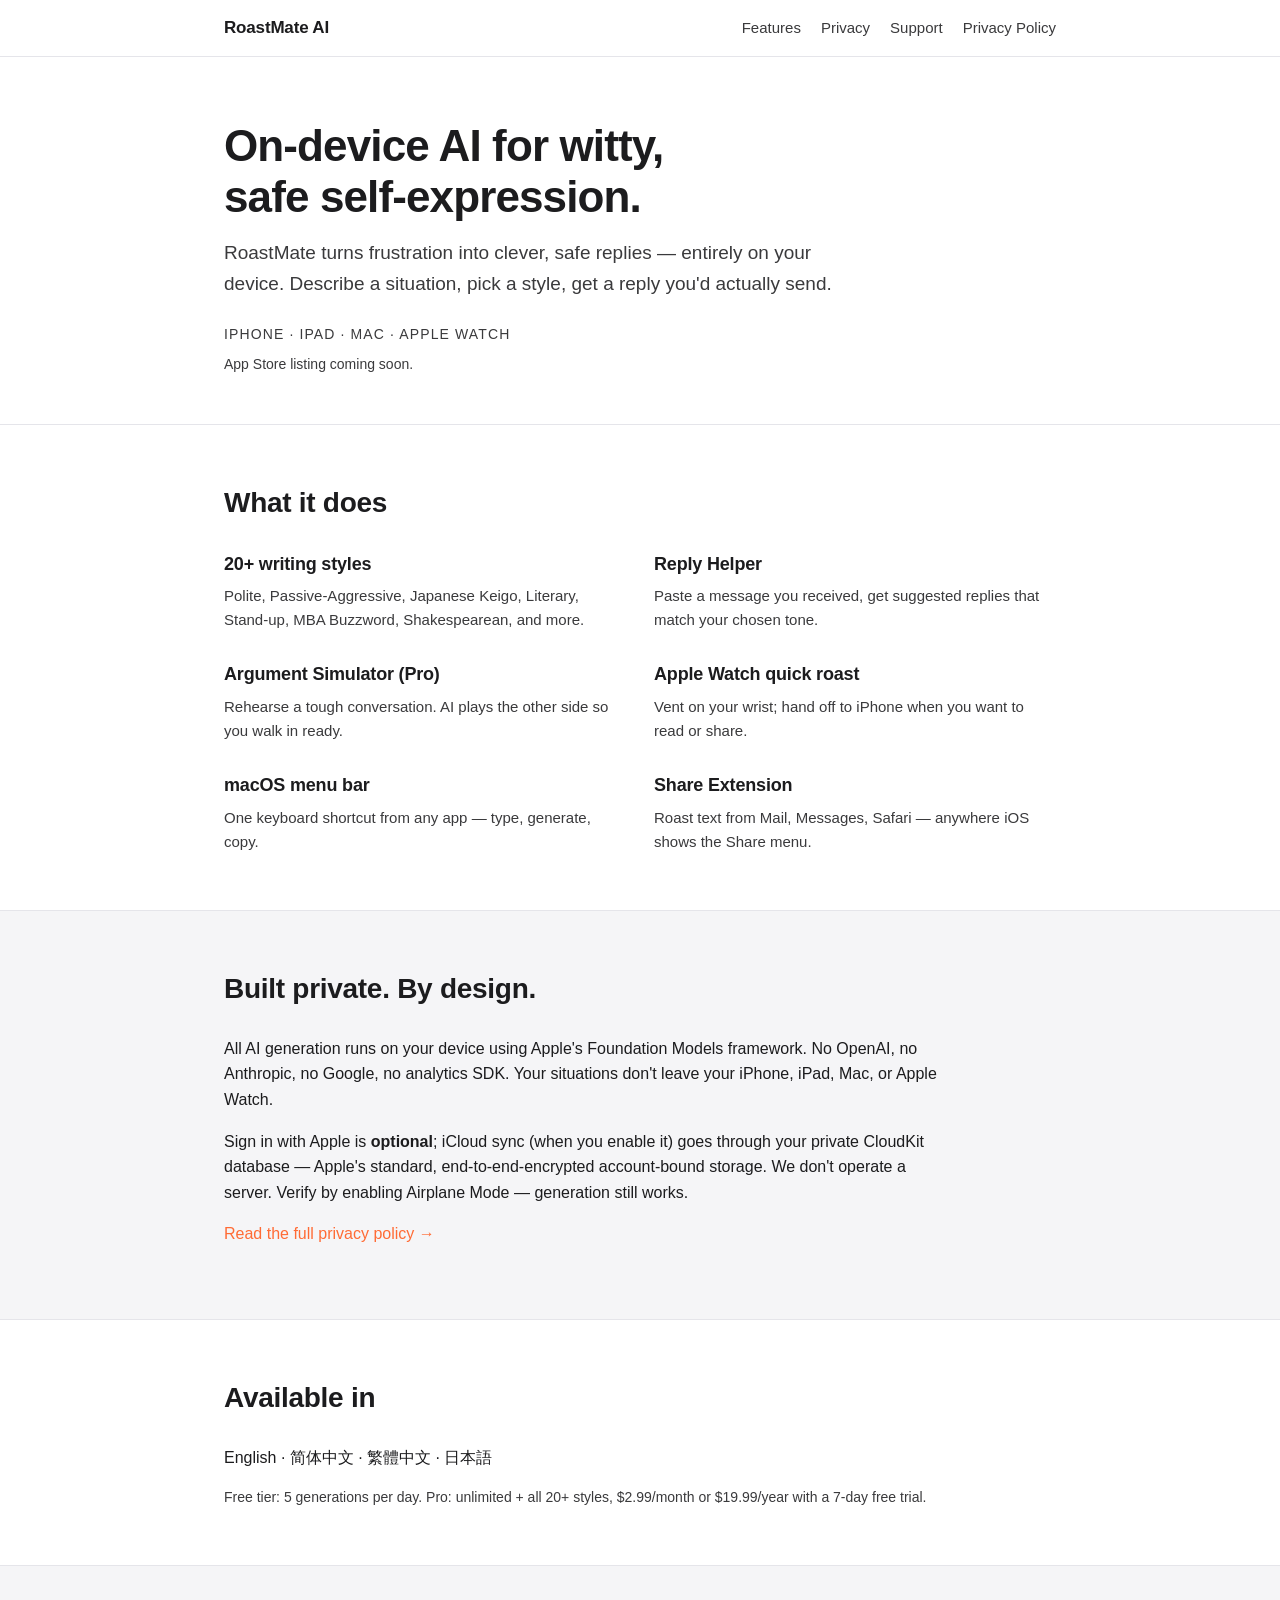
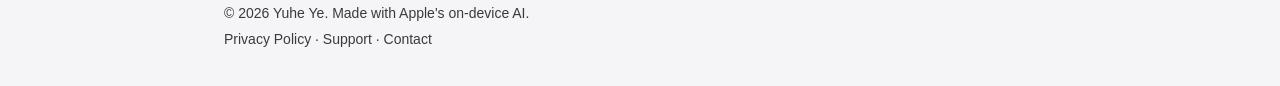
==== index.html @ 610e2aa0 "Initial RoastMate AI marketing site" ====
<!DOCTYPE html>
<html lang="en">
<head>
<meta charset="UTF-8">
<meta name="viewport" content="width=device-width, initial-scale=1.0">
<title>RoastMate AI — On-device AI for witty, safe self-expression</title>
<meta name="description" content="RoastMate is an on-device AI creative writing tool for turning frustration into clever, safe expression. iOS, iPadOS, macOS, watchOS.">
<link rel="stylesheet" href="style.css">
</head>
<body>
<header>
  <nav class="container nav">
    <a href="./" class="brand">RoastMate AI</a>
    <ul class="nav-links">
      <li><a href="#features">Features</a></li>
      <li><a href="#privacy">Privacy</a></li>
      <li><a href="support.html">Support</a></li>
      <li><a href="privacy.html">Privacy Policy</a></li>
    </ul>
  </nav>
</header>

<main>
  <section class="hero">
    <div class="container">
      <h1>On-device AI for witty,<br>safe self-expression.</h1>
      <p class="lead">
        RoastMate turns frustration into clever, safe replies — entirely on your device.
        Describe a situation, pick a style, get a reply you'd actually send.
      </p>
      <p class="platforms">iPhone · iPad · Mac · Apple Watch</p>
      <p class="cta-note">App Store listing coming soon.</p>
    </div>
  </section>

  <section id="features" class="features">
    <div class="container">
      <h2>What it does</h2>
      <ul class="feature-grid">
        <li>
          <h3>20+ writing styles</h3>
          <p>Polite, Passive-Aggressive, Japanese Keigo, Literary, Stand-up, MBA Buzzword, Shakespearean, and more.</p>
        </li>
        <li>
          <h3>Reply Helper</h3>
          <p>Paste a message you received, get suggested replies that match your chosen tone.</p>
        </li>
        <li>
          <h3>Argument Simulator (Pro)</h3>
          <p>Rehearse a tough conversation. AI plays the other side so you walk in ready.</p>
        </li>
        <li>
          <h3>Apple Watch quick roast</h3>
          <p>Vent on your wrist; hand off to iPhone when you want to read or share.</p>
        </li>
        <li>
          <h3>macOS menu bar</h3>
          <p>One keyboard shortcut from any app — type, generate, copy.</p>
        </li>
        <li>
          <h3>Share Extension</h3>
          <p>Roast text from Mail, Messages, Safari — anywhere iOS shows the Share menu.</p>
        </li>
      </ul>
    </div>
  </section>

  <section id="privacy" class="privacy-pitch">
    <div class="container">
      <h2>Built private. By design.</h2>
      <p>
        All AI generation runs on your device using Apple's Foundation Models framework.
        No OpenAI, no Anthropic, no Google, no analytics SDK.
        Your situations don't leave your iPhone, iPad, Mac, or Apple Watch.
      </p>
      <p>
        Sign in with Apple is <strong>optional</strong>; iCloud sync (when you enable it) goes
        through your private CloudKit database — Apple's standard, end-to-end-encrypted account-bound storage.
        We don't operate a server. Verify by enabling Airplane Mode — generation still works.
      </p>
      <p><a class="link" href="privacy.html">Read the full privacy policy →</a></p>
    </div>
  </section>

  <section class="cta">
    <div class="container">
      <h2>Available in</h2>
      <p>English · 简体中文 · 繁體中文 · 日本語</p>
      <p class="cta-note">Free tier: 5 generations per day. Pro: unlimited + all 20+ styles, $2.99/month or $19.99/year with a 7-day free trial.</p>
    </div>
  </section>
</main>

<footer>
  <div class="container">
    <p>© 2026 Yuhe Ye. Made with Apple's on-device AI.</p>
    <p>
      <a href="privacy.html">Privacy Policy</a> ·
      <a href="support.html">Support</a> ·
      <a href="mailto:yyyyy.yeyuhe@icloud.com">Contact</a>
    </p>
  </div>
</footer>
</body>
</html>
---- style.css ----
:root {
  --fg: #1c1c1e;
  --fg-soft: #3a3a3c;
  --bg: #ffffff;
  --bg-alt: #f5f5f7;
  --accent: #ff6b35;
  --accent-fg: #ffffff;
  --border: #e5e5ea;
  --max: 880px;
}

@media (prefers-color-scheme: dark) {
  :root {
    --fg: #f2f2f7;
    --fg-soft: #aeaeb2;
    --bg: #000000;
    --bg-alt: #1c1c1e;
    --border: #38383a;
  }
}

* { box-sizing: border-box; }

html, body {
  margin: 0;
  padding: 0;
  background: var(--bg);
  color: var(--fg);
  font-family: -apple-system, BlinkMacSystemFont, "SF Pro Text", "Helvetica Neue", Arial, sans-serif;
  line-height: 1.6;
  -webkit-font-smoothing: antialiased;
}

.container {
  max-width: var(--max);
  margin: 0 auto;
  padding: 0 24px;
}

header {
  border-bottom: 1px solid var(--border);
  background: var(--bg);
  position: sticky;
  top: 0;
  z-index: 10;
}

.nav {
  display: flex;
  align-items: center;
  justify-content: space-between;
  min-height: 56px;
  padding-top: 12px;
  padding-bottom: 12px;
  flex-wrap: wrap;
  gap: 12px;
}

.brand {
  font-weight: 700;
  font-size: 17px;
  text-decoration: none;
  color: var(--fg);
  letter-spacing: -0.01em;
}

.nav-links {
  list-style: none;
  display: flex;
  gap: 20px;
  margin: 0;
  padding: 0;
}

.nav-links a {
  color: var(--fg-soft);
  text-decoration: none;
  font-size: 15px;
}

.nav-links a:hover,
.nav-links a[aria-current="page"] {
  color: var(--fg);
}

.hero {
  padding: 64px 0 48px;
  background: var(--bg);
}

.hero h1 {
  font-size: 44px;
  line-height: 1.15;
  letter-spacing: -0.02em;
  margin: 0 0 16px;
  font-weight: 700;
}

.lead {
  font-size: 19px;
  color: var(--fg-soft);
  max-width: 620px;
  margin: 0 0 24px;
}

.platforms {
  font-size: 14px;
  color: var(--fg-soft);
  text-transform: uppercase;
  letter-spacing: 0.08em;
  margin: 0 0 8px;
}

.cta-note {
  font-size: 14px;
  color: var(--fg-soft);
  margin: 8px 0 0;
}

.features,
.privacy-pitch,
.cta {
  padding: 56px 0;
  border-top: 1px solid var(--border);
}

.privacy-pitch {
  background: var(--bg-alt);
}

.features h2,
.privacy-pitch h2,
.cta h2 {
  font-size: 28px;
  letter-spacing: -0.01em;
  margin: 0 0 24px;
}

.feature-grid {
  list-style: none;
  padding: 0;
  margin: 0;
  display: grid;
  grid-template-columns: repeat(auto-fit, minmax(260px, 1fr));
  gap: 28px;
}

.feature-grid h3 {
  font-size: 18px;
  margin: 0 0 6px;
  letter-spacing: -0.01em;
}

.feature-grid p {
  color: var(--fg-soft);
  font-size: 15px;
  margin: 0;
}

.privacy-pitch p {
  max-width: 720px;
  font-size: 16px;
}

.link {
  color: var(--accent);
  text-decoration: none;
  font-weight: 500;
}

.link:hover {
  text-decoration: underline;
}

.page {
  padding: 48px 0 96px;
}

.page h1 {
  font-size: 36px;
  letter-spacing: -0.02em;
  margin: 0 0 8px;
}

.page h2 {
  font-size: 22px;
  letter-spacing: -0.01em;
  margin: 40px 0 12px;
}

.page h3 {
  font-size: 17px;
  margin: 28px 0 8px;
}

.page p,
.page ul {
  font-size: 16px;
  color: var(--fg);
  max-width: 720px;
}

.page ul {
  padding-left: 24px;
}

.page li {
  margin: 6px 0;
}

.page code {
  background: var(--bg-alt);
  padding: 2px 6px;
  border-radius: 4px;
  font-size: 14px;
  font-family: "SF Mono", Menlo, monospace;
}

.last-updated {
  color: var(--fg-soft);
  font-size: 14px;
}

.mail-link {
  font-size: 18px;
  color: var(--accent);
  text-decoration: none;
  font-weight: 500;
}

.mail-link:hover {
  text-decoration: underline;
}

a {
  color: var(--accent);
}

footer {
  border-top: 1px solid var(--border);
  padding: 32px 0;
  background: var(--bg-alt);
  color: var(--fg-soft);
  font-size: 14px;
}

footer p {
  margin: 4px 0;
}

footer a {
  color: var(--fg-soft);
  text-decoration: none;
}

footer a:hover {
  color: var(--fg);
}

@media (max-width: 600px) {
  .hero {
    padding: 40px 0 32px;
  }
  .hero h1 {
    font-size: 32px;
  }
  .lead {
    font-size: 17px;
  }
  .nav-links {
    gap: 14px;
  }
  .nav-links a {
    font-size: 14px;
  }
}
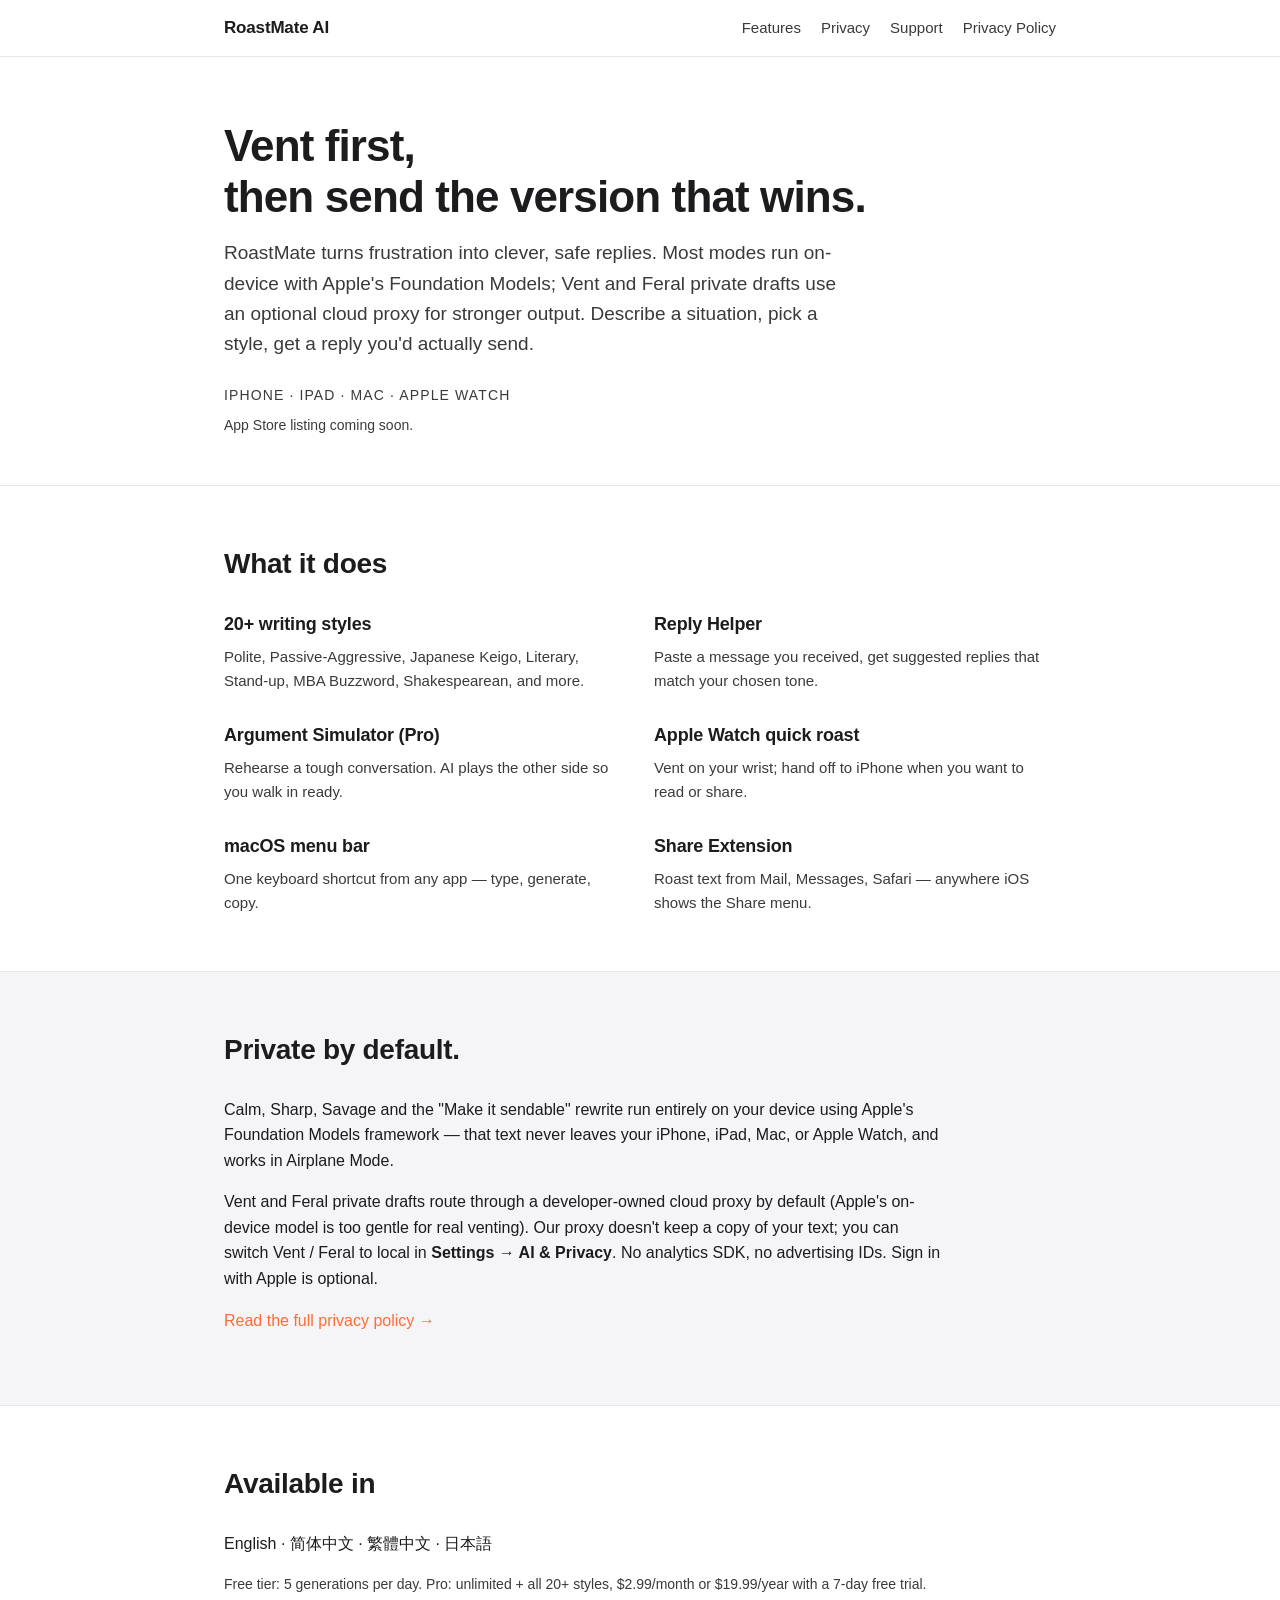
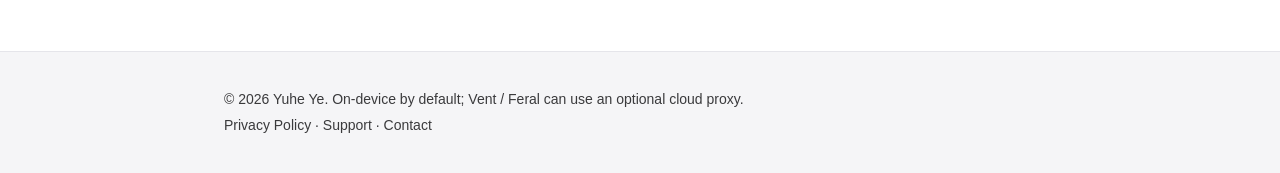
==== commit fba7df71: "Update marketing site for the cloud Vent/Feral architecture This is the site App Store reviewers act" ====
--- a/index.html
+++ b/index.html
@@ -4,7 +4,7 @@
 <meta charset="UTF-8">
 <meta name="viewport" content="width=device-width, initial-scale=1.0">
 <title>RoastMate AI — On-device AI for witty, safe self-expression</title>
-<meta name="description" content="RoastMate is an on-device AI creative writing tool for turning frustration into clever, safe expression. iOS, iPadOS, macOS, watchOS.">
+<meta name="description" content="RoastMate is a private-first AI creative writing tool for turning frustration into clever, safe expression. Most modes run on-device; Vent and Feral use an optional cloud proxy you can disable. iOS, iPadOS, macOS, watchOS.">
 <link rel="stylesheet" href="style.css">
 </head>
 <body>
@@ -23,10 +23,11 @@
 <main>
   <section class="hero">
     <div class="container">
-      <h1>On-device AI for witty,<br>safe self-expression.</h1>
+      <h1>Vent first,<br>then send the version that wins.</h1>
       <p class="lead">
-        RoastMate turns frustration into clever, safe replies — entirely on your device.
-        Describe a situation, pick a style, get a reply you'd actually send.
+        RoastMate turns frustration into clever, safe replies. Most modes run on-device
+        with Apple's Foundation Models; Vent and Feral private drafts use an optional cloud
+        proxy for stronger output. Describe a situation, pick a style, get a reply you'd actually send.
       </p>
       <p class="platforms">iPhone · iPad · Mac · Apple Watch</p>
       <p class="cta-note">App Store listing coming soon.</p>
@@ -67,16 +68,18 @@
 
   <section id="privacy" class="privacy-pitch">
     <div class="container">
-      <h2>Built private. By design.</h2>
+      <h2>Private by default.</h2>
       <p>
-        All AI generation runs on your device using Apple's Foundation Models framework.
-        No OpenAI, no Anthropic, no Google, no analytics SDK.
-        Your situations don't leave your iPhone, iPad, Mac, or Apple Watch.
+        Calm, Sharp, Savage and the "Make it sendable" rewrite run entirely on your device
+        using Apple's Foundation Models framework — that text never leaves your iPhone, iPad,
+        Mac, or Apple Watch, and works in Airplane Mode.
       </p>
       <p>
-        Sign in with Apple is <strong>optional</strong>; iCloud sync (when you enable it) goes
-        through your private CloudKit database — Apple's standard, end-to-end-encrypted account-bound storage.
-        We don't operate a server. Verify by enabling Airplane Mode — generation still works.
+        Vent and Feral private drafts route through a developer-owned cloud proxy by default
+        (Apple's on-device model is too gentle for real venting). Our proxy doesn't keep a copy
+        of your text; you can switch Vent / Feral to local in
+        <strong>Settings → AI &amp; Privacy</strong>. No analytics SDK, no advertising IDs.
+        Sign in with Apple is optional.
       </p>
       <p><a class="link" href="privacy.html">Read the full privacy policy →</a></p>
     </div>
@@ -93,7 +96,7 @@
 
 <footer>
   <div class="container">
-    <p>© 2026 Yuhe Ye. Made with Apple's on-device AI.</p>
+    <p>© 2026 Yuhe Ye. On-device by default; Vent / Feral can use an optional cloud proxy.</p>
     <p>
       <a href="privacy.html">Privacy Policy</a> ·
       <a href="support.html">Support</a> ·
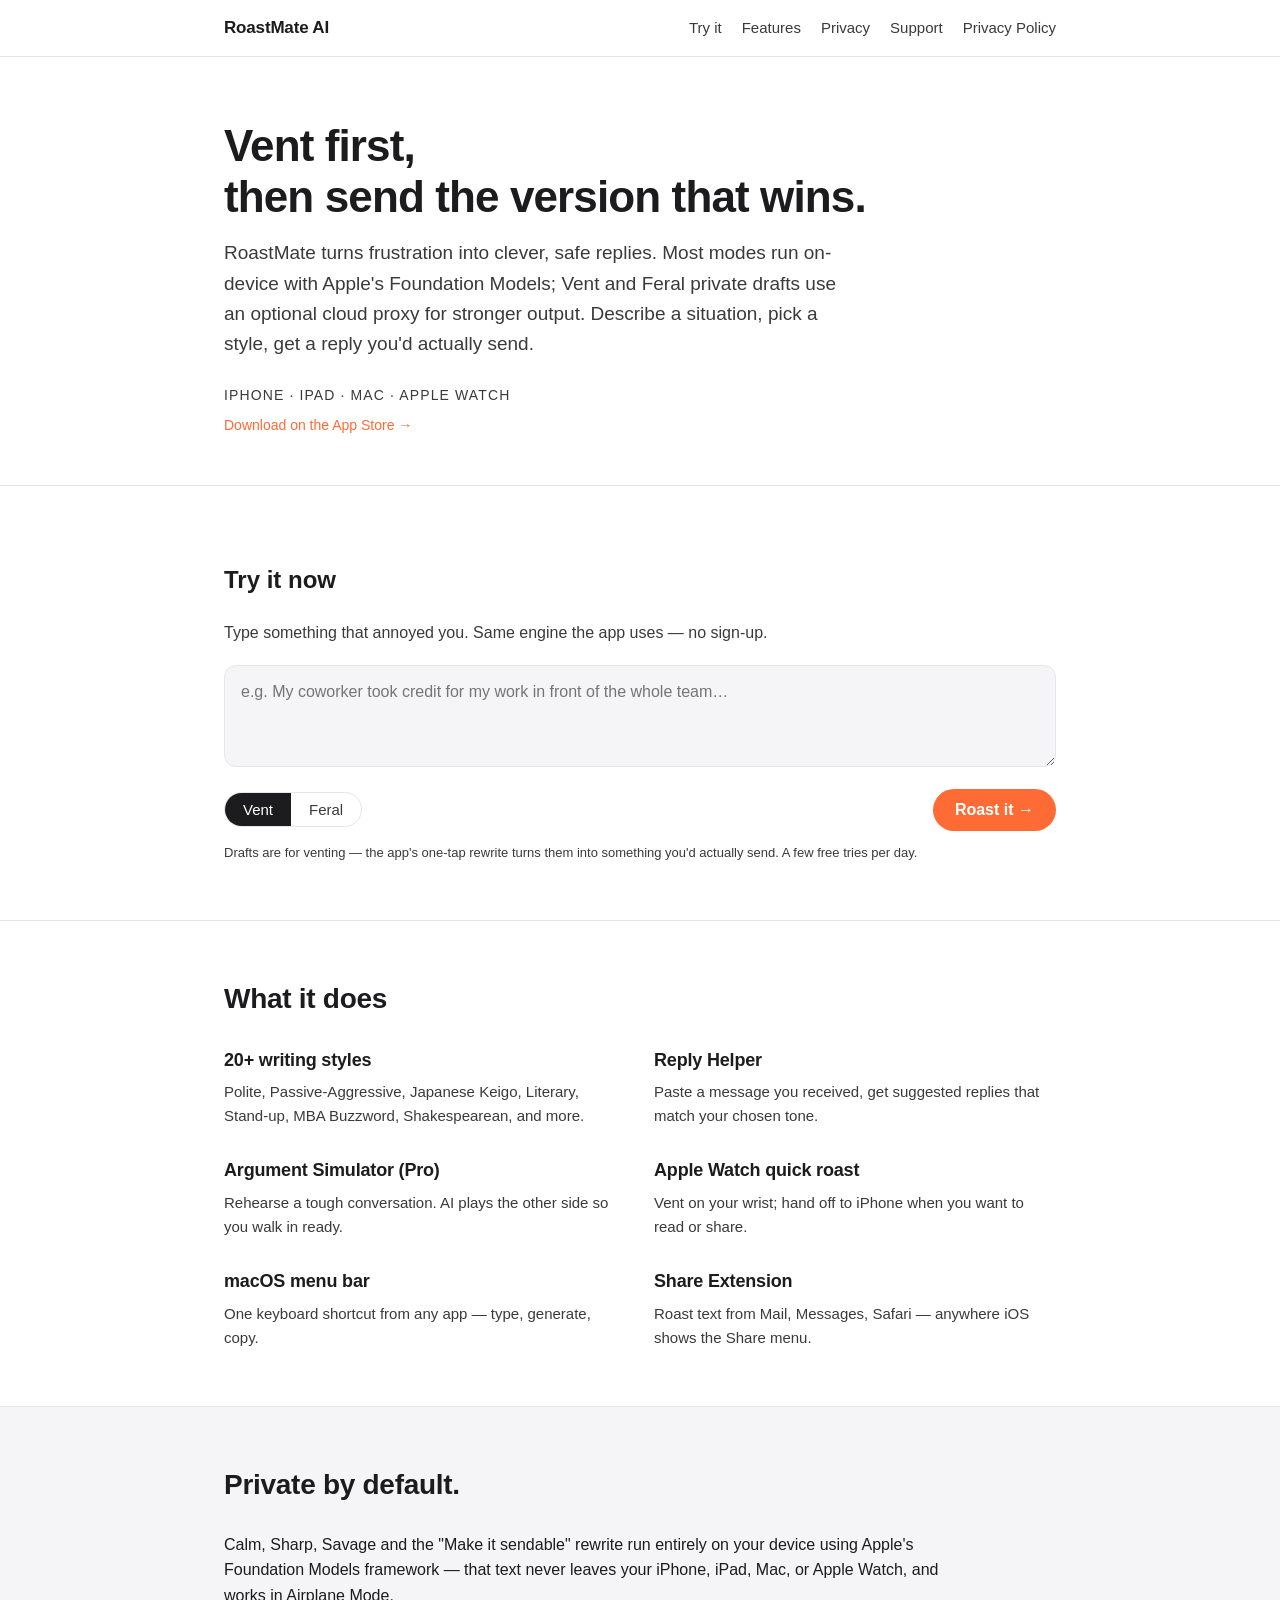
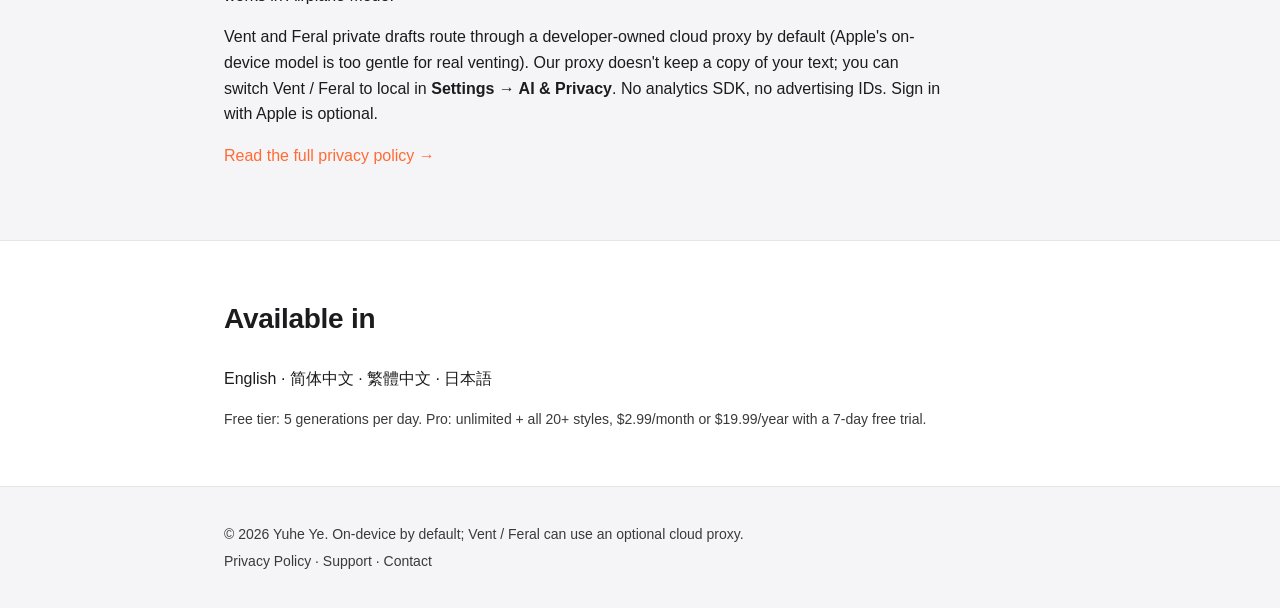
==== commit ebc0d7fd: "Add in-browser 'Try it' roast demo + live App Store link - New 'Try it now' section after the hero: " ====
--- a/index.html
+++ b/index.html
@@ -12,6 +12,7 @@
   <nav class="container nav">
     <a href="./" class="brand">RoastMate AI</a>
     <ul class="nav-links">
+      <li><a href="#try">Try it</a></li>
       <li><a href="#features">Features</a></li>
       <li><a href="#privacy">Privacy</a></li>
       <li><a href="support.html">Support</a></li>
@@ -30,7 +31,25 @@
         proxy for stronger output. Describe a situation, pick a style, get a reply you'd actually send.
       </p>
       <p class="platforms">iPhone · iPad · Mac · Apple Watch</p>
-      <p class="cta-note">App Store listing coming soon.</p>
+      <p class="cta-note"><a class="link" href="https://apps.apple.com/app/id6769317103">Download on the App Store →</a></p>
+    </div>
+  </section>
+
+  <section class="tryit" id="try">
+    <div class="container">
+      <h2>Try it now</h2>
+      <p class="tryit-sub">Type something that annoyed you. Same engine the app uses — no sign-up.</p>
+      <textarea id="tryInput" rows="3" maxlength="600"
+        placeholder="e.g. My coworker took credit for my work in front of the whole team…"></textarea>
+      <div class="tryit-row">
+        <div class="tone-toggle" role="group" aria-label="Tone">
+          <button type="button" class="tone-btn is-active" data-tone="vent">Vent</button>
+          <button type="button" class="tone-btn" data-tone="feral">Feral</button>
+        </div>
+        <button type="button" id="tryBtn" class="btn-accent">Roast it →</button>
+      </div>
+      <div id="tryOut" class="tryit-out" hidden></div>
+      <p class="tryit-note">Drafts are for venting — the app's one-tap rewrite turns them into something you'd actually send. A few free tries per day.</p>
     </div>
   </section>
 
@@ -104,5 +123,57 @@
     </p>
   </div>
 </footer>
+
+<script>
+(function () {
+  var WORKER = "https://roastmate-vent.yyyyy-yeyuhe.workers.dev/v1/vent";
+  var input = document.getElementById("tryInput");
+  var btn = document.getElementById("tryBtn");
+  var out = document.getElementById("tryOut");
+  var tone = "vent";
+  document.querySelectorAll(".tone-btn").forEach(function (b) {
+    b.addEventListener("click", function () {
+      document.querySelectorAll(".tone-btn").forEach(function (x) { x.classList.remove("is-active"); });
+      b.classList.add("is-active");
+      tone = b.getAttribute("data-tone");
+    });
+  });
+  function deviceId() {
+    try {
+      var k = "rm_demo_id", v = localStorage.getItem(k);
+      if (!v) { v = "web-" + (crypto.randomUUID ? crypto.randomUUID() : Math.random().toString(36).slice(2) + Date.now()); localStorage.setItem(k, v); }
+      return v;
+    } catch (e) { return "web-" + Math.random().toString(36).slice(2) + Date.now(); }
+  }
+  function locale() {
+    var l = (navigator.language || "en").toLowerCase();
+    if (l.indexOf("zh") === 0) return "zh-Hans";
+    if (l.indexOf("ja") === 0) return "ja";
+    return "en";
+  }
+  btn.addEventListener("click", async function () {
+    var situation = (input.value || "").trim();
+    if (situation.length < 3) { input.focus(); return; }
+    btn.disabled = true;
+    var label = btn.textContent;
+    btn.textContent = "Roasting…";
+    out.hidden = false; out.className = "tryit-out is-loading"; out.textContent = "…";
+    try {
+      var r = await fetch(WORKER, {
+        method: "POST",
+        headers: { "Content-Type": "application/json" },
+        body: JSON.stringify({ situation: situation, intensity: tone, locale: locale(), deviceId: deviceId() })
+      });
+      var d = await r.json().catch(function () { return {}; });
+      if (r.ok && d.text) { out.className = "tryit-out"; out.textContent = d.text; }
+      else if (r.status === 429) { out.className = "tryit-out is-error"; out.textContent = "You've used today's free tries. Grab the app for unlimited — link above."; }
+      else { out.className = "tryit-out is-error"; out.textContent = "Hmm, that didn't go through. Give it another go in a moment."; }
+    } catch (e) {
+      out.className = "tryit-out is-error"; out.textContent = "Network hiccup — try again.";
+    }
+    btn.disabled = false; btn.textContent = label;
+  });
+})();
+</script>
 </body>
 </html>
--- a/style.css
+++ b/style.css
@@ -274,3 +274,33 @@
     font-size: 14px;
   }
 }
+
+/* ── Try-it demo ─────────────────────────────────────────────── */
+.tryit { padding: 56px 0; border-top: 1px solid var(--border); }
+.tryit-sub { font-size: 16px; color: var(--fg-soft); margin: 0 0 20px; max-width: 620px; }
+#tryInput {
+  width: 100%; border: 1px solid var(--border); border-radius: 12px;
+  background: var(--bg-alt); color: var(--fg);
+  font-family: inherit; font-size: 16px; line-height: 1.5;
+  padding: 14px 16px; resize: vertical; min-height: 84px;
+}
+#tryInput:focus { outline: none; border-color: var(--accent); box-shadow: 0 0 0 3px rgba(255,107,53,0.25); }
+.tryit-row { display: flex; align-items: center; justify-content: space-between; gap: 12px; margin-top: 14px; flex-wrap: wrap; }
+.tone-toggle { display: inline-flex; border: 1px solid var(--border); border-radius: 999px; overflow: hidden; }
+.tone-btn { border: 0; background: transparent; color: var(--fg-soft); font-family: inherit; font-size: 15px; padding: 8px 18px; cursor: pointer; }
+.tone-btn.is-active { background: var(--fg); color: var(--bg); }
+.btn-accent {
+  border: 0; background: var(--accent); color: var(--accent-fg);
+  font-family: inherit; font-weight: 600; font-size: 16px;
+  padding: 12px 22px; border-radius: 999px; cursor: pointer;
+}
+.btn-accent:hover { filter: brightness(1.05); }
+.btn-accent:disabled { opacity: 0.6; cursor: default; }
+.tryit-out {
+  margin-top: 18px; padding: 18px 20px; border-radius: 12px;
+  border: 1px solid var(--border); background: var(--bg-alt);
+  font-size: 17px; line-height: 1.6; white-space: pre-wrap;
+}
+.tryit-out.is-loading { color: var(--fg-soft); }
+.tryit-out.is-error { color: var(--accent); }
+.tryit-note { font-size: 13px; color: var(--fg-soft); margin: 12px 0 0; }
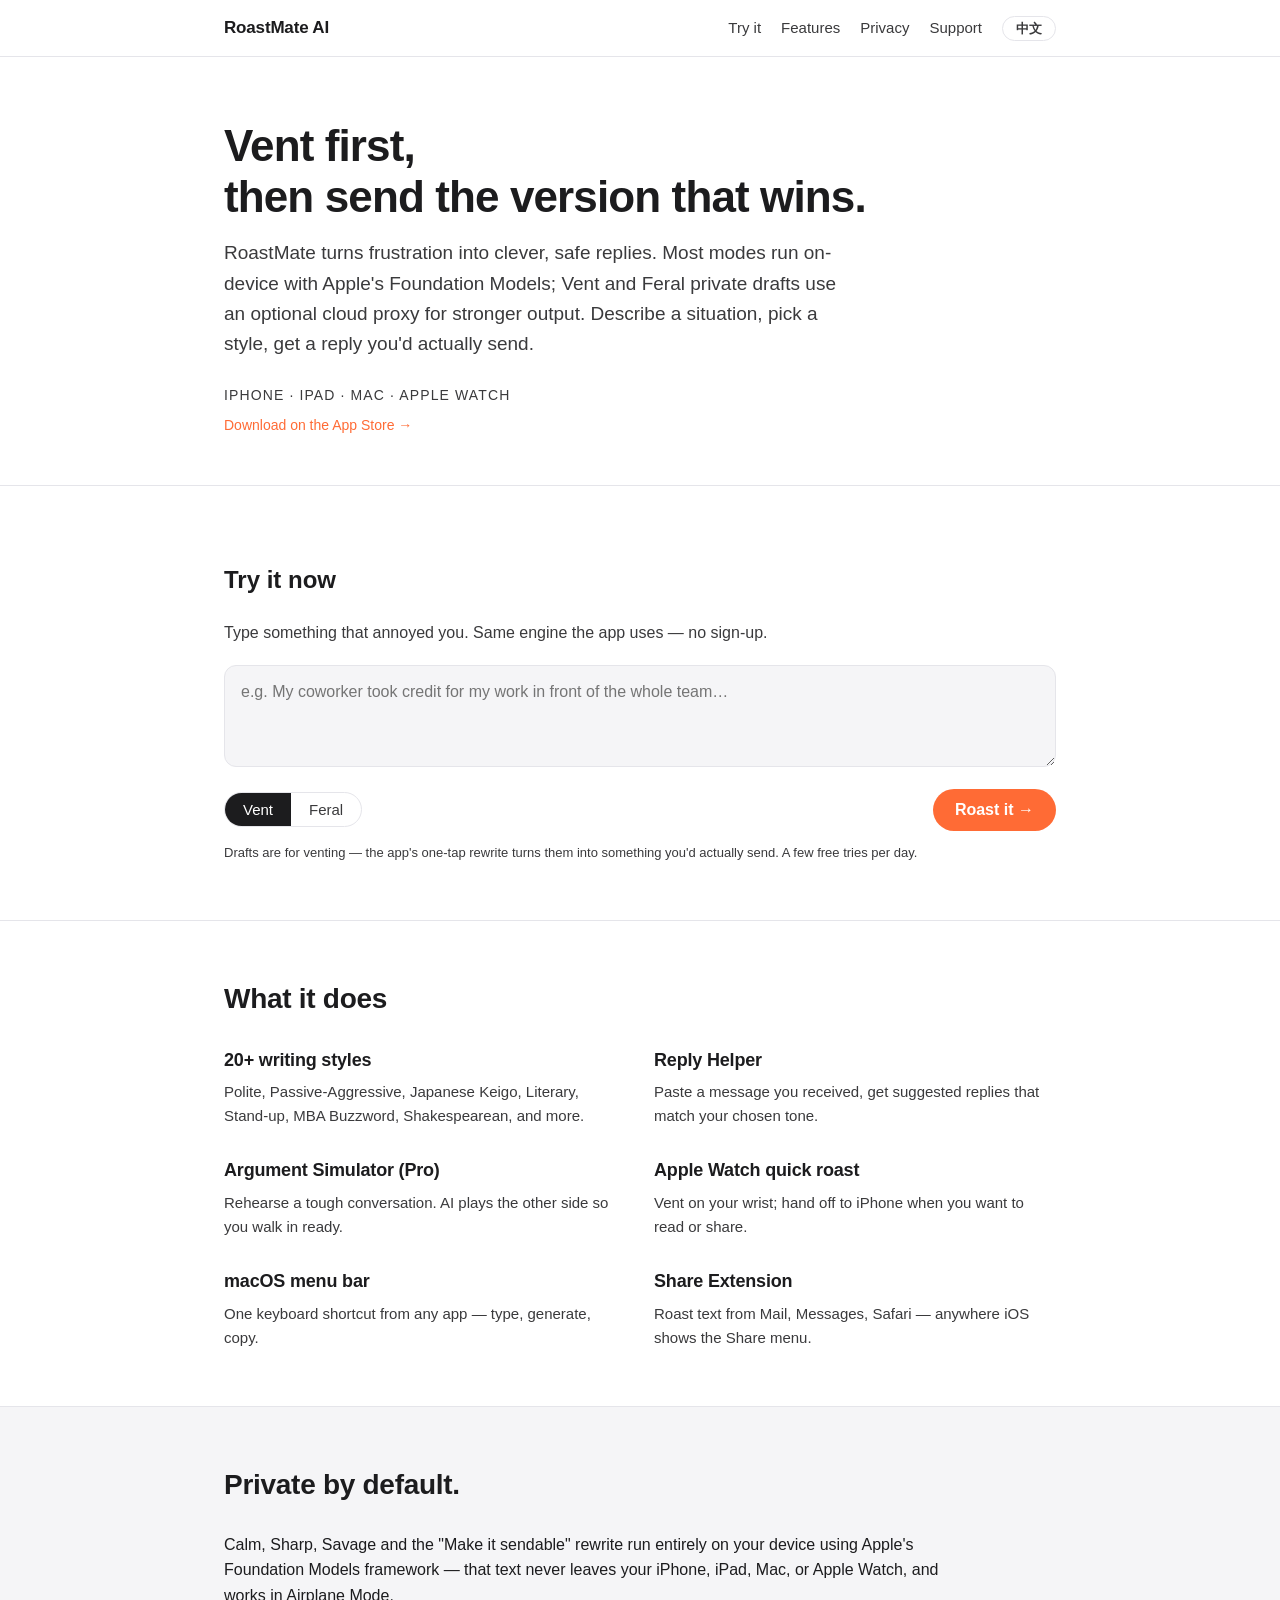
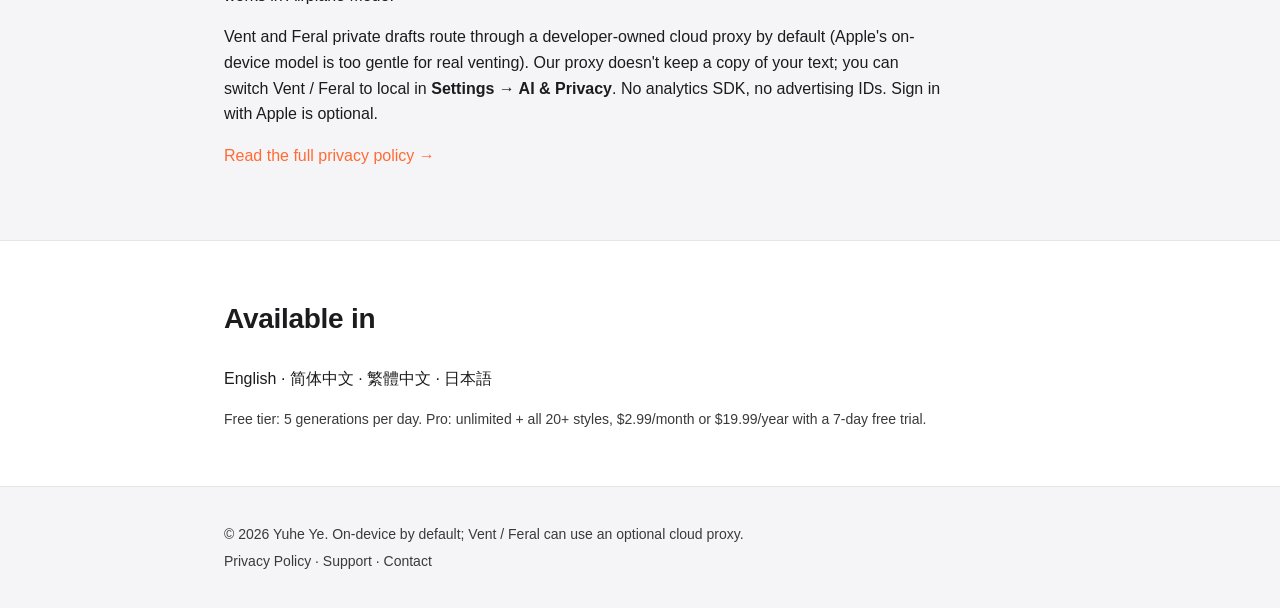
==== commit 10ae0ed4: "Add 中/EN language toggle (full-page i18n + lang-aware demo) Nav gets a 中文/EN toggle. All copy carrie" ====
--- a/index.html
+++ b/index.html
@@ -12,11 +12,11 @@
   <nav class="container nav">
     <a href="./" class="brand">RoastMate AI</a>
     <ul class="nav-links">
-      <li><a href="#try">Try it</a></li>
-      <li><a href="#features">Features</a></li>
-      <li><a href="#privacy">Privacy</a></li>
-      <li><a href="support.html">Support</a></li>
-      <li><a href="privacy.html">Privacy Policy</a></li>
+      <li><a href="#try" data-i18n="nav.try">Try it</a></li>
+      <li><a href="#features" data-i18n="nav.features">Features</a></li>
+      <li><a href="#privacy" data-i18n="nav.privacy">Privacy</a></li>
+      <li><a href="support.html" data-i18n="nav.support">Support</a></li>
+      <li><button id="langToggle" class="lang-toggle" type="button">中文</button></li>
     </ul>
   </nav>
 </header>
@@ -24,102 +24,84 @@
 <main>
   <section class="hero">
     <div class="container">
-      <h1>Vent first,<br>then send the version that wins.</h1>
-      <p class="lead">
+      <h1 data-i18n="hero.h1">Vent first,<br>then send the version that wins.</h1>
+      <p class="lead" data-i18n="hero.lead">
         RoastMate turns frustration into clever, safe replies. Most modes run on-device
         with Apple's Foundation Models; Vent and Feral private drafts use an optional cloud
         proxy for stronger output. Describe a situation, pick a style, get a reply you'd actually send.
       </p>
       <p class="platforms">iPhone · iPad · Mac · Apple Watch</p>
-      <p class="cta-note"><a class="link" href="https://apps.apple.com/app/id6769317103">Download on the App Store →</a></p>
+      <p class="cta-note"><a class="link" href="https://apps.apple.com/app/id6769317103" data-i18n="hero.cta">Download on the App Store →</a></p>
     </div>
   </section>
 
   <section class="tryit" id="try">
     <div class="container">
-      <h2>Try it now</h2>
-      <p class="tryit-sub">Type something that annoyed you. Same engine the app uses — no sign-up.</p>
-      <textarea id="tryInput" rows="3" maxlength="600"
+      <h2 data-i18n="try.h2">Try it now</h2>
+      <p class="tryit-sub" data-i18n="try.sub">Type something that annoyed you. Same engine the app uses — no sign-up.</p>
+      <textarea id="tryInput" rows="3" maxlength="600" data-i18n-ph="try.ph"
         placeholder="e.g. My coworker took credit for my work in front of the whole team…"></textarea>
       <div class="tryit-row">
         <div class="tone-toggle" role="group" aria-label="Tone">
-          <button type="button" class="tone-btn is-active" data-tone="vent">Vent</button>
-          <button type="button" class="tone-btn" data-tone="feral">Feral</button>
+          <button type="button" class="tone-btn is-active" data-tone="vent" data-i18n="tone.vent">Vent</button>
+          <button type="button" class="tone-btn" data-tone="feral" data-i18n="tone.feral">Feral</button>
         </div>
-        <button type="button" id="tryBtn" class="btn-accent">Roast it →</button>
+        <button type="button" id="tryBtn" class="btn-accent" data-i18n="try.btn">Roast it →</button>
       </div>
       <div id="tryOut" class="tryit-out" hidden></div>
-      <p class="tryit-note">Drafts are for venting — the app's one-tap rewrite turns them into something you'd actually send. A few free tries per day.</p>
+      <p class="tryit-note" data-i18n="try.note">Drafts are for venting — the app's one-tap rewrite turns them into something you'd actually send. A few free tries per day.</p>
     </div>
   </section>
 
   <section id="features" class="features">
     <div class="container">
-      <h2>What it does</h2>
+      <h2 data-i18n="feat.h2">What it does</h2>
       <ul class="feature-grid">
-        <li>
-          <h3>20+ writing styles</h3>
-          <p>Polite, Passive-Aggressive, Japanese Keigo, Literary, Stand-up, MBA Buzzword, Shakespearean, and more.</p>
-        </li>
-        <li>
-          <h3>Reply Helper</h3>
-          <p>Paste a message you received, get suggested replies that match your chosen tone.</p>
-        </li>
-        <li>
-          <h3>Argument Simulator (Pro)</h3>
-          <p>Rehearse a tough conversation. AI plays the other side so you walk in ready.</p>
-        </li>
-        <li>
-          <h3>Apple Watch quick roast</h3>
-          <p>Vent on your wrist; hand off to iPhone when you want to read or share.</p>
-        </li>
-        <li>
-          <h3>macOS menu bar</h3>
-          <p>One keyboard shortcut from any app — type, generate, copy.</p>
-        </li>
-        <li>
-          <h3>Share Extension</h3>
-          <p>Roast text from Mail, Messages, Safari — anywhere iOS shows the Share menu.</p>
-        </li>
+        <li><h3 data-i18n="feat.1.h">20+ writing styles</h3><p data-i18n="feat.1.p">Polite, Passive-Aggressive, Japanese Keigo, Literary, Stand-up, MBA Buzzword, Shakespearean, and more.</p></li>
+        <li><h3 data-i18n="feat.2.h">Reply Helper</h3><p data-i18n="feat.2.p">Paste a message you received, get suggested replies that match your chosen tone.</p></li>
+        <li><h3 data-i18n="feat.3.h">Argument Simulator (Pro)</h3><p data-i18n="feat.3.p">Rehearse a tough conversation. AI plays the other side so you walk in ready.</p></li>
+        <li><h3 data-i18n="feat.4.h">Apple Watch quick roast</h3><p data-i18n="feat.4.p">Vent on your wrist; hand off to iPhone when you want to read or share.</p></li>
+        <li><h3 data-i18n="feat.5.h">macOS menu bar</h3><p data-i18n="feat.5.p">One keyboard shortcut from any app — type, generate, copy.</p></li>
+        <li><h3 data-i18n="feat.6.h">Share Extension</h3><p data-i18n="feat.6.p">Roast text from Mail, Messages, Safari — anywhere iOS shows the Share menu.</p></li>
       </ul>
     </div>
   </section>
 
   <section id="privacy" class="privacy-pitch">
     <div class="container">
-      <h2>Private by default.</h2>
-      <p>
+      <h2 data-i18n="priv.h2">Private by default.</h2>
+      <p data-i18n="priv.p1">
         Calm, Sharp, Savage and the "Make it sendable" rewrite run entirely on your device
         using Apple's Foundation Models framework — that text never leaves your iPhone, iPad,
         Mac, or Apple Watch, and works in Airplane Mode.
       </p>
-      <p>
+      <p data-i18n="priv.p2">
         Vent and Feral private drafts route through a developer-owned cloud proxy by default
         (Apple's on-device model is too gentle for real venting). Our proxy doesn't keep a copy
         of your text; you can switch Vent / Feral to local in
         <strong>Settings → AI &amp; Privacy</strong>. No analytics SDK, no advertising IDs.
         Sign in with Apple is optional.
       </p>
-      <p><a class="link" href="privacy.html">Read the full privacy policy →</a></p>
+      <p><a class="link" href="privacy.html" data-i18n="priv.link">Read the full privacy policy →</a></p>
     </div>
   </section>
 
   <section class="cta">
     <div class="container">
-      <h2>Available in</h2>
+      <h2 data-i18n="cta.h2">Available in</h2>
       <p>English · 简体中文 · 繁體中文 · 日本語</p>
-      <p class="cta-note">Free tier: 5 generations per day. Pro: unlimited + all 20+ styles, $2.99/month or $19.99/year with a 7-day free trial.</p>
+      <p class="cta-note" data-i18n="cta.note">Free tier: 5 generations per day. Pro: unlimited + all 20+ styles, $2.99/month or $19.99/year with a 7-day free trial.</p>
     </div>
   </section>
 </main>
 
 <footer>
   <div class="container">
-    <p>© 2026 Yuhe Ye. On-device by default; Vent / Feral can use an optional cloud proxy.</p>
+    <p data-i18n="foot.copy">© 2026 Yuhe Ye. On-device by default; Vent / Feral can use an optional cloud proxy.</p>
     <p>
-      <a href="privacy.html">Privacy Policy</a> ·
-      <a href="support.html">Support</a> ·
-      <a href="mailto:yyyyy.yeyuhe@icloud.com">Contact</a>
+      <a href="privacy.html" data-i18n="nav.policy">Privacy Policy</a> ·
+      <a href="support.html" data-i18n="nav.support">Support</a> ·
+      <a href="mailto:yyyyy.yeyuhe@icloud.com" data-i18n="foot.contact">Contact</a>
     </p>
   </div>
 </footer>
@@ -127,6 +109,66 @@
 <script>
 (function () {
   var WORKER = "https://roastmate-vent.yyyyy-yeyuhe.workers.dev/v1/vent";
+
+  // ── i18n ──────────────────────────────────────────────────────
+  var ZH = {
+    "nav.try": "试一下", "nav.features": "功能", "nav.privacy": "隐私", "nav.support": "支持", "nav.policy": "隐私政策",
+    "hero.h1": "先骂个爽,<br>再发那条能赢的。",
+    "hero.lead": "RoastMate 把憋屈变成机智、安全、能直接发出去的回复。大多数模式用 Apple 端侧大模型在本地运行;发泄和火力全开的私密草稿走可选云端、更带劲。描述一件事、选个语气,拿到一条你真敢发的回复。",
+    "hero.cta": "前往 App Store 下载 →",
+    "try.h2": "现在就试试", "try.sub": "把让你不爽的事打出来。和 app 同一个引擎,免注册。",
+    "try.ph": "比如:同事把我做的方案署上他自己的名字交给老板…",
+    "tone.vent": "发泄", "tone.feral": "火力全开", "try.btn": "开骂 →",
+    "try.note": "草稿是用来发泄的 —— app 一键改写成你真能发出去的版本。每天有几次免费试用。",
+    "feat.h2": "能做什么",
+    "feat.1.h": "20+ 种文风", "feat.1.p": "高情商、阴阳怪气、日语敬语、文言文、脱口秀、MBA 黑话、莎士比亚体,等等。",
+    "feat.2.h": "回复助手", "feat.2.p": "把收到的消息贴进来,按你选的语气给出建议回复。",
+    "feat.3.h": "吵架模拟器(Pro)", "feat.3.p": "预演一场难搞的对话。AI 扮演对方,让你有备而来。",
+    "feat.4.h": "Apple Watch 快速开骂", "feat.4.p": "在手腕上发泄;想细看或分享时接力到 iPhone。",
+    "feat.5.h": "macOS 菜单栏", "feat.5.p": "任意 app 里一个快捷键 —— 输入、生成、复制。",
+    "feat.6.h": "共享扩展", "feat.6.p": "在邮件、信息、Safari —— 任何能调出共享菜单的地方开骂。",
+    "priv.h2": "默认隐私优先。",
+    "priv.p1": "冷静、犀利、毒舌,以及「改成能发的」改写,全部在你的设备上、用 Apple 端侧大模型运行 —— 这些文字从不离开你的 iPhone、iPad、Mac 或 Apple Watch,飞行模式也能用。",
+    "priv.p2": "发泄和火力全开的私密草稿默认走开发者自有的云端代理(Apple 端侧模型对真正的发泄太温柔了)。我们的代理不保留你的文本副本;你可以在 <strong>设置 → AI 与隐私</strong> 里把发泄/火力全开切回本地。无分析 SDK、无广告标识符。登录 Apple 账户是可选的。",
+    "priv.link": "阅读完整隐私政策 →",
+    "cta.h2": "支持语言",
+    "cta.note": "免费版:每天 5 次生成。Pro:无限次 + 全部 20+ 文风,$2.99/月 或 $19.99/年,含 7 天免费试用。",
+    "foot.copy": "© 2026 Yuhe Ye。默认端侧运行;发泄/火力全开可用可选云端代理。",
+    "foot.contact": "联系"
+  };
+  var EN = {};
+  document.querySelectorAll("[data-i18n]").forEach(function (el) {
+    var k = el.getAttribute("data-i18n");
+    if (!(k in EN)) EN[k] = el.innerHTML;
+  });
+  var phEN = {};
+  document.querySelectorAll("[data-i18n-ph]").forEach(function (el) {
+    phEN[el.getAttribute("data-i18n-ph")] = el.getAttribute("placeholder");
+  });
+  var lang = "en";
+  function applyLang(l) {
+    lang = (l === "zh") ? "zh" : "en";
+    document.querySelectorAll("[data-i18n]").forEach(function (el) {
+      var k = el.getAttribute("data-i18n");
+      var v = (lang === "zh") ? (ZH[k] != null ? ZH[k] : EN[k]) : EN[k];
+      if (v != null) el.innerHTML = v;
+    });
+    document.querySelectorAll("[data-i18n-ph]").forEach(function (el) {
+      var k = el.getAttribute("data-i18n-ph");
+      el.setAttribute("placeholder", lang === "zh" ? (ZH[k] || phEN[k]) : phEN[k]);
+    });
+    document.documentElement.setAttribute("lang", lang === "zh" ? "zh-Hans" : "en");
+    var t = document.getElementById("langToggle");
+    if (t) t.textContent = lang === "zh" ? "EN" : "中文";
+    try { localStorage.setItem("rm_lang", lang); } catch (e) {}
+  }
+  var saved; try { saved = localStorage.getItem("rm_lang"); } catch (e) {}
+  var initial = saved || ((navigator.language || "en").toLowerCase().indexOf("zh") === 0 ? "zh" : "en");
+  applyLang(initial);
+  var toggle = document.getElementById("langToggle");
+  if (toggle) toggle.addEventListener("click", function () { applyLang(lang === "zh" ? "en" : "zh"); });
+
+  // ── Demo ──────────────────────────────────────────────────────
   var input = document.getElementById("tryInput");
   var btn = document.getElementById("tryBtn");
   var out = document.getElementById("tryOut");
@@ -145,31 +187,36 @@
       return v;
     } catch (e) { return "web-" + Math.random().toString(36).slice(2) + Date.now(); }
   }
-  function locale() {
-    var l = (navigator.language || "en").toLowerCase();
-    if (l.indexOf("zh") === 0) return "zh-Hans";
-    if (l.indexOf("ja") === 0) return "ja";
-    return "en";
+  var MSG = {
+    roasting: { en: "Roasting…", zh: "开骂中…" },
+    limit: { en: "You've used today's free tries. Grab the app for unlimited — link above.", zh: "今天的免费次数用完了。下载 app 可无限使用 —— 链接在上方。" },
+    fail: { en: "Hmm, that didn't go through. Give it another go in a moment.", zh: "没发出去,稍等片刻再试一次。" },
+    net: { en: "Network hiccup — try again.", zh: "网络出了点问题 —— 再试一次。" }
+  };
+  function msg(k) { return MSG[k][lang === "zh" ? "zh" : "en"]; }
+  function workerLocale() {
+    if (lang === "zh") return "zh-Hans";
+    return (navigator.language || "en").toLowerCase().indexOf("ja") === 0 ? "ja" : "en";
   }
   btn.addEventListener("click", async function () {
     var situation = (input.value || "").trim();
     if (situation.length < 3) { input.focus(); return; }
     btn.disabled = true;
     var label = btn.textContent;
-    btn.textContent = "Roasting…";
+    btn.textContent = msg("roasting");
     out.hidden = false; out.className = "tryit-out is-loading"; out.textContent = "…";
     try {
       var r = await fetch(WORKER, {
         method: "POST",
         headers: { "Content-Type": "application/json" },
-        body: JSON.stringify({ situation: situation, intensity: tone, locale: locale(), deviceId: deviceId() })
+        body: JSON.stringify({ situation: situation, intensity: tone, locale: workerLocale(), deviceId: deviceId() })
       });
       var d = await r.json().catch(function () { return {}; });
       if (r.ok && d.text) { out.className = "tryit-out"; out.textContent = d.text; }
-      else if (r.status === 429) { out.className = "tryit-out is-error"; out.textContent = "You've used today's free tries. Grab the app for unlimited — link above."; }
-      else { out.className = "tryit-out is-error"; out.textContent = "Hmm, that didn't go through. Give it another go in a moment."; }
+      else if (r.status === 429) { out.className = "tryit-out is-error"; out.textContent = msg("limit"); }
+      else { out.className = "tryit-out is-error"; out.textContent = msg("fail"); }
     } catch (e) {
-      out.className = "tryit-out is-error"; out.textContent = "Network hiccup — try again.";
+      out.className = "tryit-out is-error"; out.textContent = msg("net");
     }
     btn.disabled = false; btn.textContent = label;
   });
--- a/style.css
+++ b/style.css
@@ -304,3 +304,10 @@
 .tryit-out.is-loading { color: var(--fg-soft); }
 .tryit-out.is-error { color: var(--accent); }
 .tryit-note { font-size: 13px; color: var(--fg-soft); margin: 12px 0 0; }
+
+.lang-toggle {
+  border: 1px solid var(--border); background: transparent; color: var(--fg-soft);
+  font-family: inherit; font-size: 13px; font-weight: 600;
+  padding: 5px 13px; border-radius: 999px; cursor: pointer; line-height: 1;
+}
+.lang-toggle:hover { color: var(--fg); border-color: var(--fg-soft); }
